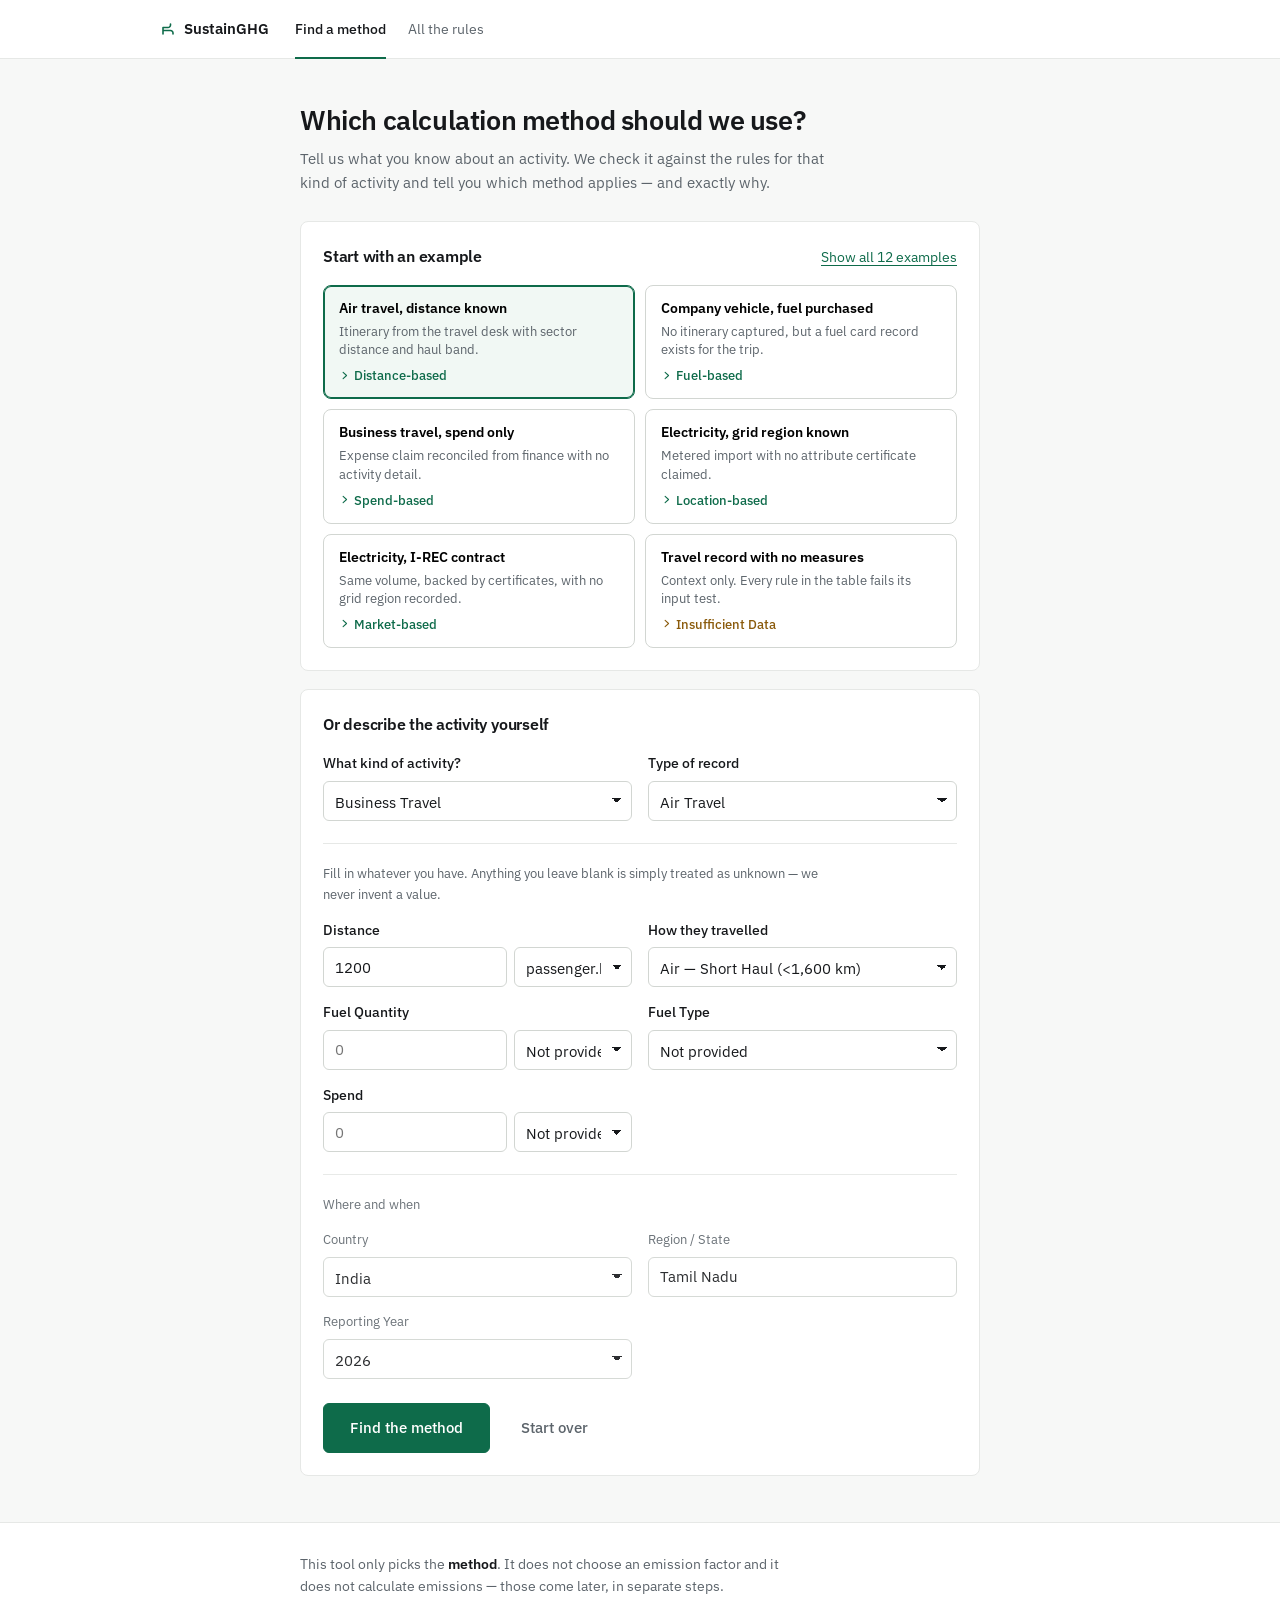
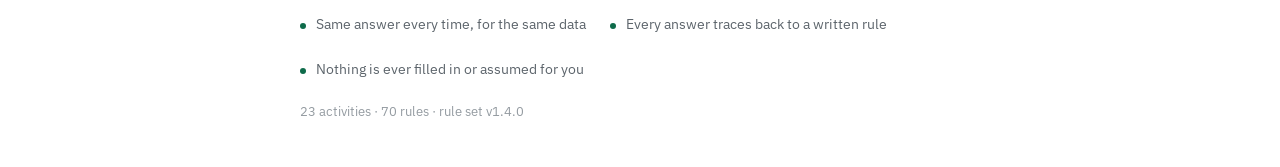
==== index.html @ 25ce3093 "Add GHG methodology prediction engine prototype Predicts which GHG calculation method applies to an " ====
<!doctype html>
<html lang="en">
<head>
<meta charset="utf-8">
<meta name="viewport" content="width=device-width, initial-scale=1">
<title>Methodology Prediction Engine</title>
<meta name="description" content="SustainGHG: tells you which GHG calculation method applies to an activity record, and why.">
<link rel="preconnect" href="https://fonts.googleapis.com">
<link rel="preconnect" href="https://fonts.gstatic.com" crossorigin>
<link rel="stylesheet" href="https://fonts.googleapis.com/css2?family=IBM+Plex+Sans:wght@400;500;600&display=swap">
<link rel="stylesheet" href="assets/styles.css">
</head>
<body>

<header class="topbar">
  <div class="topbar-inner">
    <span class="brand">
      <span class="brand-mark" data-ico="leaf" data-size="16"></span>
      <span class="brand-name">SustainGHG</span>
    </span>
    <nav class="tabs" role="tablist" aria-label="Views">
      <button class="tab" type="button" role="tab" data-tab="find" aria-selected="true">Find a method</button>
      <button class="tab" type="button" role="tab" data-tab="library" aria-selected="false">All the rules</button>
    </nav>
  </div>
</header>

<main>

<div id="findView">
  <div class="page">

    <section class="intro">
      <h1>Which calculation method should we use?</h1>
      <p>Tell us what you know about an activity. We check it against the rules for that
         kind of activity and tell you which method applies — and exactly why.</p>
    </section>

    <section class="card" id="examplesCard">
      <div class="card-head">
        <h2>Start with an example</h2>
        <button class="link" type="button" id="moreExamples">Show all examples</button>
      </div>
      <div class="examples" id="scenarioGrid"></div>
    </section>

    <section class="card" id="inputCard">
      <div class="card-head"><h2>Or describe the activity yourself</h2></div>
      <div id="formBody"></div>

      <div class="stale" id="staleNote" hidden>
        <span data-ico="info" data-size="15"></span>
        <span>You changed something, so the previous answer no longer applies. Run it again.</span>
      </div>

      <div class="actions">
        <button class="btn btn-primary" type="button" id="predictBtn">Find the method</button>
        <button class="btn btn-quiet" type="button" id="resetBtn">Start over</button>
      </div>
    </section>

    <div id="output"></div>

  </div>
</div>

<div id="libraryView" hidden></div>

</main>

<footer class="pagefoot">
  <div class="page">
    <p class="foot-lead">This tool only picks the <b>method</b>. It does not choose an emission
       factor and it does not calculate emissions — those come later, in separate steps.</p>
    <ul class="foot-points">
      <li>Same answer every time, for the same data</li>
      <li>Every answer traces back to a written rule</li>
      <li>Nothing is ever filled in or assumed for you</li>
    </ul>
    <p class="foot-meta" id="footMeta"></p>
  </div>
</footer>

<script src="assets/decision-tables.js"></script>
<script src="assets/engine.js"></script>
<script src="assets/ui.js"></script>
</body>
</html>
---- assets/styles.css ----
/* ==========================================================================
   SustainGHG - Methodology Prediction Engine
   Plain white, one green accent, generous spacing, big touch targets.
   Light only, deliberately - every colour is painted, nothing inherited.
   ========================================================================== */

:root {
  --paper:   #FFFFFF;
  --wash:    #F7F8F7;
  --ink:     #16181B;
  --ink-2:   #5C646B;
  --ink-3:   #949BA1;
  --line:    #E6E8E6;
  --line-2:  #D2D6D2;

  --green:      #0E6B4A;
  --green-dark: #0A5439;
  --green-wash: #F1F8F4;
  --green-line: #BEDCCC;

  --amber:      #8A5A0B;
  --amber-wash: #FDF8EF;
  --amber-line: #EBD9B8;

  --red:      #B3261E;
  --red-wash: #FDF4F3;
  --red-line: #EDC7C3;

  --sans: "IBM Plex Sans", -apple-system, BlinkMacSystemFont, "Segoe UI", Roboto, Helvetica, Arial, sans-serif;
  --r: 8px;
}

*, *::before, *::after { box-sizing: border-box; }
[hidden] { display: none !important; }

body {
  margin: 0;
  background: var(--wash);
  color: var(--ink);
  font-family: var(--sans);
  font-size: 15px;
  line-height: 1.6;
  -webkit-font-smoothing: antialiased;
}
h1, h2, h3 { margin: 0; font-weight: 600; letter-spacing: -.015em; text-wrap: balance; }
p, ul, ol { margin: 0; }
:focus-visible { outline: 2px solid var(--green); outline-offset: 2px; border-radius: 4px; }

.page { max-width: 720px; margin: 0 auto; padding: 0 20px; }
.page.wide { max-width: 1000px; }

/* -------------------------------------------------------------- topbar --- */

.topbar { background: var(--paper); border-bottom: 1px solid var(--line); }
.topbar-inner {
  max-width: 1000px; margin: 0 auto; padding: 0 20px;
  height: 58px; display: flex; align-items: center; gap: 26px;
}
.brand { display: flex; align-items: center; gap: 8px; font-weight: 600; }
.brand-mark { color: var(--green); display: flex; }
.brand-name { font-size: 15px; }

.tabs { display: flex; gap: 22px; }
.tab {
  appearance: none; background: none; border: 0; cursor: pointer; font: inherit;
  font-size: 14px; color: var(--ink-2); padding: 19px 0 17px;
  border-bottom: 2px solid transparent;
}
.tab:hover { color: var(--ink); }
.tab[aria-selected="true"] { color: var(--ink); font-weight: 500; border-bottom-color: var(--green); }

/* --------------------------------------------------------------- intro --- */

.intro { padding: 44px 0 26px; }
.intro h1 { font-size: 27px; line-height: 1.25; }
.intro p { color: var(--ink-2); margin-top: 10px; max-width: 60ch; }
.intro .stats { margin-top: 14px; font-size: 14px; color: var(--ink-2); }
.intro .stats b { color: var(--ink); }

/* ---------------------------------------------------------------- card --- */

.card {
  background: var(--paper); border: 1px solid var(--line);
  border-radius: var(--r); padding: 22px; margin-bottom: 18px;
}
.card-head { display: flex; align-items: baseline; gap: 14px; margin-bottom: 16px; }
.card-head h2 { font-size: 16px; }
.link {
  appearance: none; background: none; border: 0; cursor: pointer; font: inherit;
  font-size: 13.5px; color: var(--green); margin-left: auto; padding: 0;
  text-decoration: underline; text-underline-offset: 3px;
}
.link:hover { color: var(--green-dark); }

/* ------------------------------------------------------------ examples --- */

.examples { display: grid; grid-template-columns: repeat(auto-fill, minmax(210px, 1fr)); gap: 10px; }
.example {
  appearance: none; font: inherit; text-align: left; cursor: pointer;
  background: var(--paper); border: 1px solid var(--line-2); border-radius: var(--r);
  padding: 13px 15px; display: flex; flex-direction: column; gap: 4px;
  transition: border-color .14s, background .14s;
}
.example:hover { border-color: var(--green); background: var(--green-wash); }
.example[aria-pressed="true"] { border-color: var(--green); background: var(--green-wash); box-shadow: inset 0 0 0 1px var(--green); }
.example-name { font-size: 14px; font-weight: 600; line-height: 1.35; }
.example-desc { font-size: 12.5px; color: var(--ink-2); line-height: 1.45; }
.example-out {
  font-size: 12.5px; color: var(--green); display: inline-flex; align-items: center;
  gap: 4px; margin-top: 3px; font-weight: 500;
}
.example-out.warn { color: var(--amber); }

/* ---------------------------------------------------------------- form --- */

.form-grid { display: grid; grid-template-columns: repeat(auto-fill, minmax(215px, 1fr)); gap: 15px 16px; }
.field { display: flex; flex-direction: column; gap: 6px; min-width: 0; }
.field-label { font-size: 13.5px; font-weight: 500; color: var(--ink); }
.field-sm .field-label { font-size: 13px; font-weight: 400; color: var(--ink-2); }

.field-block { margin-top: 22px; padding-top: 20px; border-top: 1px solid var(--line); }
.field-block.quiet { opacity: .9; }
.block-hint { font-size: 13px; color: var(--ink-2); margin-bottom: 14px; max-width: 62ch; }

input[type="text"], input[type="number"], input[type="search"], select {
  font: inherit; font-size: 14.5px; color: var(--ink);
  background: var(--paper); border: 1px solid var(--line-2);
  border-radius: 6px; padding: 9px 11px; width: 100%; height: 40px;
  transition: border-color .14s, box-shadow .14s;
}
input:hover, select:hover { border-color: var(--ink-3); }
input:focus, select:focus { outline: none; border-color: var(--green); box-shadow: 0 0 0 3px var(--green-wash); }
select {
  appearance: none; padding-right: 30px; cursor: pointer;
  background-image: linear-gradient(45deg, transparent 50%, currentColor 50%), linear-gradient(135deg, currentColor 50%, transparent 50%);
  background-position: right 14px center, right 9px center;
  background-size: 5px 5px, 5px 5px; background-repeat: no-repeat;
}
.pair { display: grid; grid-template-columns: 1fr 118px; gap: 7px; }

.actions { display: flex; align-items: center; gap: 12px; margin-top: 24px; flex-wrap: wrap; }

.btn {
  appearance: none; font: inherit; cursor: pointer;
  display: inline-flex; align-items: center; justify-content: center; gap: 7px;
  padding: 11px 18px; border-radius: 6px; font-size: 14.5px; font-weight: 500;
  border: 1px solid var(--line-2); background: var(--paper); color: var(--ink);
  transition: border-color .14s, background .14s;
}
.btn:hover { border-color: var(--ink-3); }
.btn-primary { background: var(--green); border-color: var(--green); color: #fff; padding: 12px 26px; font-size: 15px; }
.btn-primary:hover { background: var(--green-dark); border-color: var(--green-dark); }
.btn-quiet { border-color: transparent; color: var(--ink-2); background: none; }
.btn-quiet:hover { color: var(--ink); border-color: var(--line-2); }
.btn-sm { padding: 7px 12px; font-size: 13px; }

.stale {
  display: flex; gap: 9px; align-items: flex-start; margin-top: 20px;
  background: var(--amber-wash); border: 1px solid var(--amber-line);
  border-radius: 6px; padding: 11px 13px; font-size: 13.5px; color: var(--ink-2);
}
.stale > span:first-child { color: var(--amber); display: flex; padding-top: 2px; }

/* ------------------------------------------------------------ progress --- */

.progress {
  background: var(--paper); border: 1px solid var(--line); border-radius: var(--r);
  padding: 18px 22px; margin-bottom: 18px;
}
.prog-row { display: flex; align-items: center; gap: 11px; padding: 6px 0; font-size: 14.5px; color: var(--ink-2); }
.prog-ico { display: flex; width: 16px; justify-content: center; color: var(--ink-3); }
.prog-row.good { color: var(--ink); }
.prog-row.good .prog-ico { color: var(--green); }
.prog-row.bad { color: var(--red); }
.prog-row.bad .prog-ico { color: var(--red); }
.spinner {
  width: 12px; height: 12px; border-radius: 50%;
  border: 2px solid var(--line-2); border-top-color: var(--ink-3); animation: spin .7s linear infinite;
}
@keyframes spin { to { transform: rotate(360deg); } }

/* -------------------------------------------------------------- answer --- */

.answer {
  background: var(--paper); border: 1px solid var(--green-line);
  border-radius: var(--r); padding: 30px 26px 26px; text-align: center;
  animation: pop .3s ease;
}
@keyframes pop { from { opacity: 0; transform: translateY(6px); } }
.answer.warn { border-color: var(--amber-line); }
.answer.bad  { border-color: var(--red-line); }

.answer-mark {
  width: 46px; height: 46px; border-radius: 50%; margin: 0 auto 16px;
  display: grid; place-items: center;
  background: var(--green-wash); color: var(--green); border: 1px solid var(--green-line);
}
.answer.warn .answer-mark { background: var(--amber-wash); color: var(--amber); border-color: var(--amber-line); }
.answer.bad  .answer-mark { background: var(--red-wash); color: var(--red); border-color: var(--red-line); }

.answer-lead { font-size: 14px; color: var(--ink-2); }
.answer-name { font-size: 30px; line-height: 1.15; margin-top: 4px; color: var(--green); }
.answer-name.small { font-size: 22px; color: var(--ink); }
.answer.bad .answer-name { color: var(--red); }
.answer-why {
  font-size: 15px; color: var(--ink-2); line-height: 1.65;
  max-width: 54ch; margin: 14px auto 0;
}
.answer-why b { color: var(--ink); font-weight: 600; }

.answer-facts {
  display: flex; justify-content: center; flex-wrap: wrap; gap: 0;
  margin-top: 24px; border: 1px solid var(--line); border-radius: 6px; overflow: hidden;
}
.fact { flex: 1 1 150px; padding: 12px 14px; border-right: 1px solid var(--line); }
.fact:last-child { border-right: 0; }
.fact-k { display: block; font-size: 12px; color: var(--ink-3); }
.fact-v { display: block; font-size: 14.5px; font-weight: 600; margin-top: 2px; }

.answer-tier {
  margin-top: 14px; font-size: 13.5px; color: var(--ink-2);
  display: inline-flex; align-items: center; gap: 6px;
}
.answer-tier svg { color: var(--ink-3); flex: none; }
.answer-actions { display: flex; justify-content: center; gap: 10px; margin-top: 26px; flex-wrap: wrap; }

.fixlist, .optionlist { list-style: none; padding: 0; margin: 20px auto 0; max-width: 46ch; text-align: left; }
.fixlist li {
  font-size: 14px; color: var(--ink-2); background: var(--red-wash);
  border: 1px solid var(--red-line); border-radius: 6px; padding: 10px 13px; margin-bottom: 8px;
}
.optionlist li { margin-bottom: 8px; }
.optbtn {
  appearance: none; font: inherit; cursor: pointer; width: 100%; text-align: left;
  display: flex; align-items: center; gap: 10px;
  background: var(--paper); border: 1px solid var(--line-2); border-radius: 6px; padding: 12px 14px;
  transition: border-color .14s, background .14s;
}
.optbtn:hover { border-color: var(--green); background: var(--green-wash); }
.opt-need { font-size: 14px; font-weight: 600; }
.opt-arrow { color: var(--ink-3); display: flex; }
.opt-meth { font-size: 13.5px; color: var(--ink-2); margin-left: auto; }

/* ------------------------------------------------------------- details --- */

.details { background: var(--paper); border: 1px solid var(--line); border-radius: var(--r); margin-top: 14px; }
.details > summary {
  list-style: none; cursor: pointer; padding: 15px 22px;
  display: flex; align-items: center; gap: 10px; font-size: 14.5px; font-weight: 500;
}
.details > summary::-webkit-details-marker { display: none; }
.details > summary:hover { color: var(--green); }
.sum-caret { margin-left: auto; color: var(--ink-3); display: flex; transition: transform .18s; }
.details[open] .sum-caret { transform: rotate(180deg); }
.details-body { padding: 4px 22px 24px; border-top: 1px solid var(--line); }

.det-block { padding-top: 22px; }
.det-block h3 { font-size: 14.5px; margin-bottom: 8px; }
.det-note { font-size: 13.5px; color: var(--ink-2); margin-bottom: 12px; max-width: 62ch; }
.det-note svg { color: var(--ink-3); vertical-align: -2px; }

.checklist { list-style: none; padding: 0; }
.checklist li {
  display: flex; align-items: center; gap: 9px; padding: 7px 0;
  border-bottom: 1px solid var(--line); font-size: 14px;
}
.checklist li:last-child { border-bottom: 0; }
.checklist li svg { color: var(--green); flex: none; }
.checklist li.warn svg { color: var(--amber); }
.checklist li.fail svg { color: var(--red); }
.checklist li em { margin-left: auto; font-style: normal; font-size: 12.5px; color: var(--ink-3); }

.rulelist { list-style: none; padding: 0; }
.rulelist li {
  display: flex; align-items: flex-start; gap: 10px; padding: 11px 12px;
  border: 1px solid var(--line); border-radius: 6px; margin-bottom: 7px; font-size: 14px;
}
.rulelist li.hit { border-color: var(--green-line); background: var(--green-wash); }
.rulelist .rl-ico { display: flex; padding-top: 3px; color: var(--ink-3); }
.rulelist li.hit .rl-ico { color: var(--green); }
.rulelist li.miss .rl-ico { color: var(--red); }
.rulelist li.lower .rl-ico { color: var(--amber); }
.rl-main { display: flex; flex-direction: column; min-width: 0; }
.rl-why { font-size: 13px; color: var(--ink-2); }
.rl-verdict { margin-left: auto; font-size: 12.5px; color: var(--ink-2); white-space: nowrap; padding-top: 2px; }
.rulelist li.hit .rl-verdict { color: var(--green); font-weight: 600; }

.trace { margin: 0; padding-left: 20px; }
.trace li { font-size: 13.5px; padding: 4px 0; color: var(--ink-2); }
.trace li .tr-t { color: var(--ink); }
.trace li .tr-v { display: block; color: var(--ink-2); }
.trace li.ok::marker { color: var(--green); }
.trace li.no::marker { color: var(--red); }

.det-foot {
  display: flex; align-items: center; gap: 14px; flex-wrap: wrap;
  margin-top: 24px; padding-top: 16px; border-top: 1px solid var(--line);
}
.det-meta { font-size: 12.5px; color: var(--ink-3); }
.det-foot .btn { margin-left: auto; }

/* --------------------------------------------------------------- table --- */

.table-wrap { overflow-x: auto; border: 1px solid var(--line); border-radius: 6px; }
table.dt { width: 100%; border-collapse: collapse; font-size: 13.5px; min-width: 540px; }
table.dt th {
  text-align: left; font-size: 12px; font-weight: 500; color: var(--ink-3);
  padding: 10px 14px; border-bottom: 1px solid var(--line); background: var(--wash); white-space: nowrap;
}
table.dt td { padding: 11px 14px; border-bottom: 1px solid var(--line); vertical-align: top; }
table.dt tr:last-child td { border-bottom: 0; }
table.dt tr.is-hit { background: var(--green-wash); }
table.dt tr.is-dim td { color: var(--ink-3); }
.c-pri { width: 56px; color: var(--ink-3); }
.c-meth { width: 180px; }
.c-res { width: 128px; }
.needs { display: flex; flex-wrap: wrap; gap: 5px; align-items: center; }
.need { font-size: 13px; color: var(--ink-2); }
.need.ok { color: var(--green); font-weight: 600; }
.need.miss { color: var(--red); }
.need-plus { color: var(--ink-3); font-size: 12px; }
.rule-note { font-size: 12.5px; color: var(--ink-3); margin-top: 5px; max-width: 54ch; }
.res { font-size: 12.5px; color: var(--ink-3); }
.res.ok { color: var(--green); font-weight: 600; }
.res.low { color: var(--amber); }
.res.no { color: var(--red); }

/* ------------------------------------------------------------- library --- */

.lib-bar { display: flex; gap: 12px; align-items: center; margin-bottom: 22px; flex-wrap: wrap; }
.lib-bar input { max-width: 340px; }
.filters { display: flex; gap: 6px; flex-wrap: wrap; }
.filter {
  appearance: none; font: inherit; font-size: 13.5px; cursor: pointer;
  padding: 8px 14px; border-radius: 999px; border: 1px solid var(--line-2);
  background: var(--paper); color: var(--ink-2);
}
.filter:hover { border-color: var(--ink-3); color: var(--ink); }
.filter[aria-pressed="true"] { background: var(--green); border-color: var(--green); color: #fff; }

.cat { background: var(--paper); border: 1px solid var(--line); border-radius: var(--r); padding: 20px; margin-bottom: 16px; }
.cat-head { display: flex; align-items: baseline; gap: 14px; margin-bottom: 14px; flex-wrap: wrap; }
.cat-head h2 { font-size: 16px; }
.cat-meta { font-size: 13px; color: var(--ink-3); margin-left: auto; }
.empty { color: var(--ink-2); padding: 30px 0; }

/* -------------------------------------------------------------- footer --- */

.pagefoot { border-top: 1px solid var(--line); margin-top: 46px; padding: 30px 0 46px; background: var(--paper); }
.foot-lead { font-size: 14px; color: var(--ink-2); max-width: 62ch; }
.foot-lead b { color: var(--ink); font-weight: 600; }
.foot-points { list-style: none; padding: 0; display: flex; gap: 24px; flex-wrap: wrap; margin-top: 16px; }
.foot-points li { font-size: 13.5px; color: var(--ink-2); position: relative; padding-left: 16px; }
.foot-points li::before {
  content: ""; position: absolute; left: 0; top: 9px;
  width: 6px; height: 6px; border-radius: 50%; background: var(--green);
}
.foot-meta { font-size: 12.5px; color: var(--ink-3); margin-top: 20px; }

/* ---------------------------------------------------------- responsive --- */

@media (max-width: 640px) {
  .intro { padding: 30px 0 20px; }
  .intro h1 { font-size: 23px; }
  .card { padding: 18px; }
  .answer { padding: 26px 18px 22px; }
  .answer-name { font-size: 25px; }
  .details-body, .details > summary { padding-left: 16px; padding-right: 16px; }
  .examples { grid-template-columns: 1fr; }
  .rl-verdict { display: none; }
  .topbar-inner { gap: 16px; }
}

@media (prefers-reduced-motion: reduce) {
  *, *::before, *::after {
    animation-duration: .001ms !important; animation-iteration-count: 1 !important;
    transition-duration: .001ms !important; scroll-behavior: auto !important;
  }
}
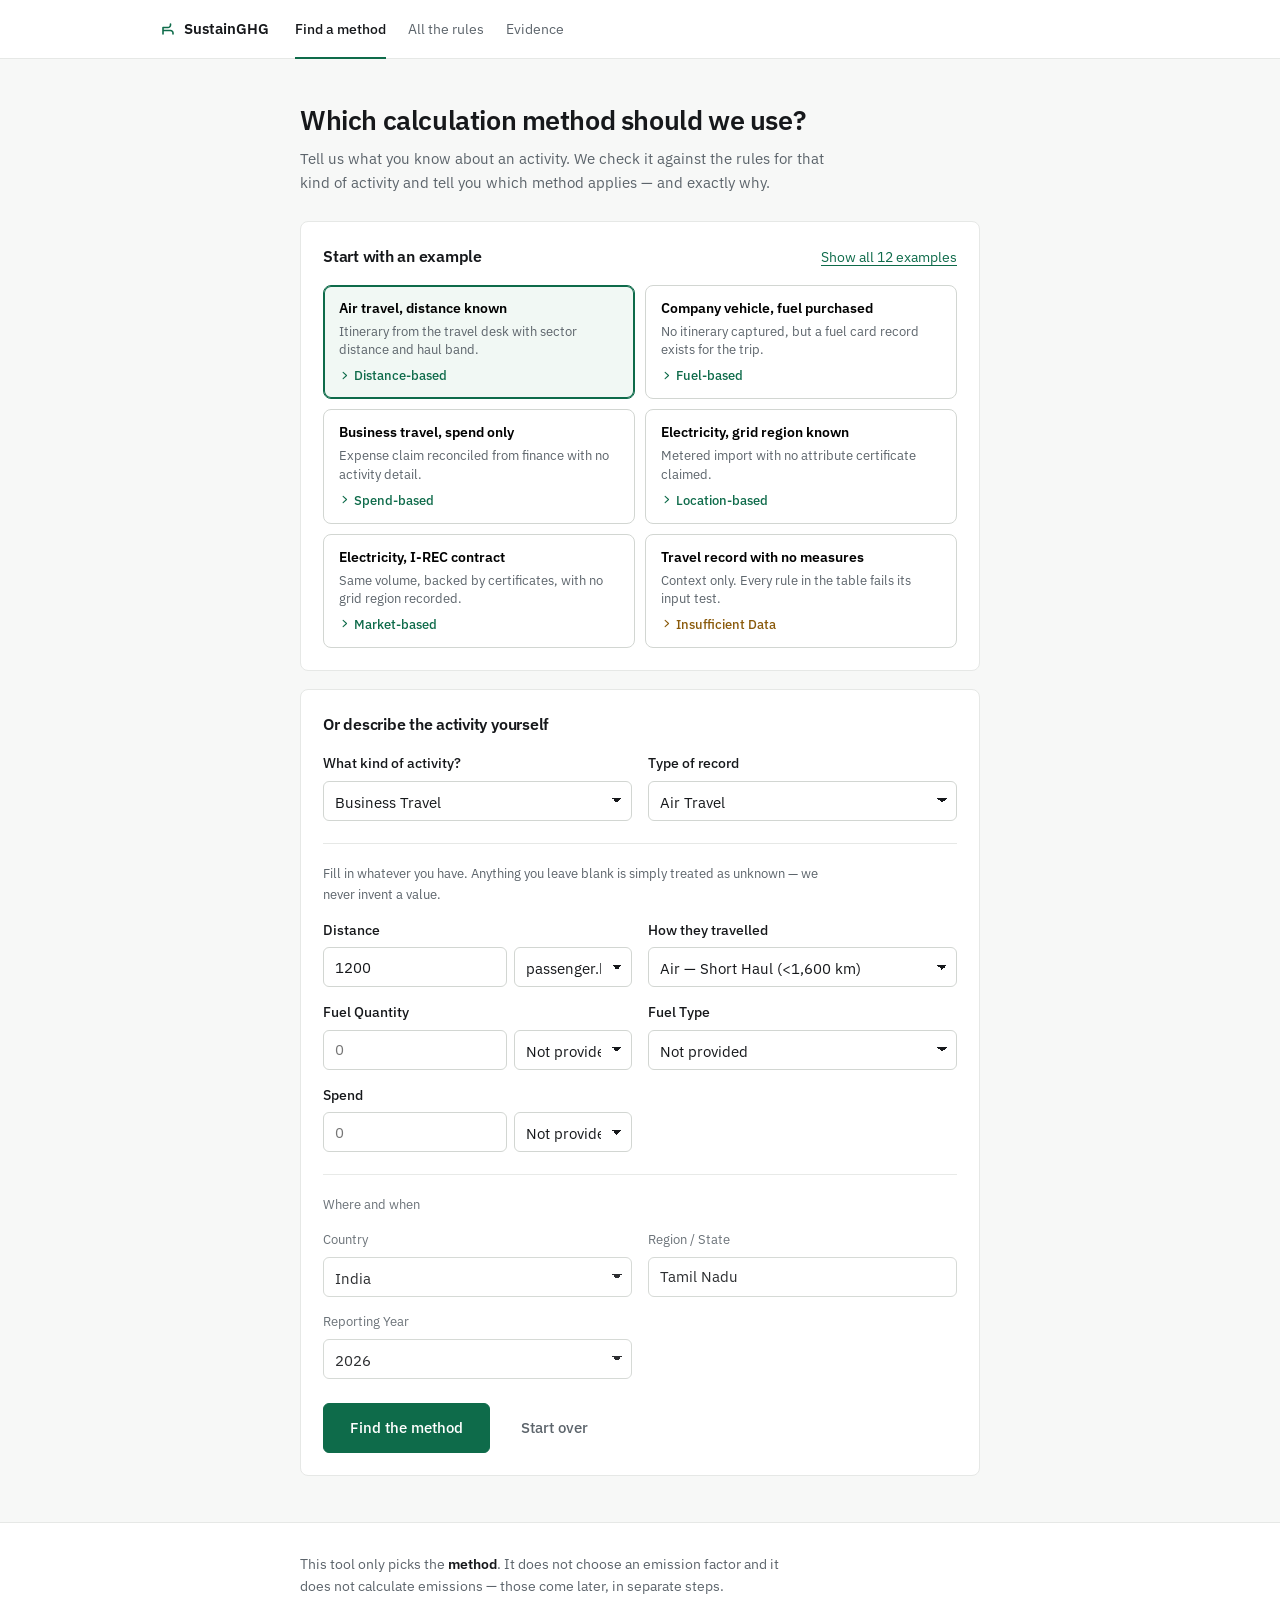
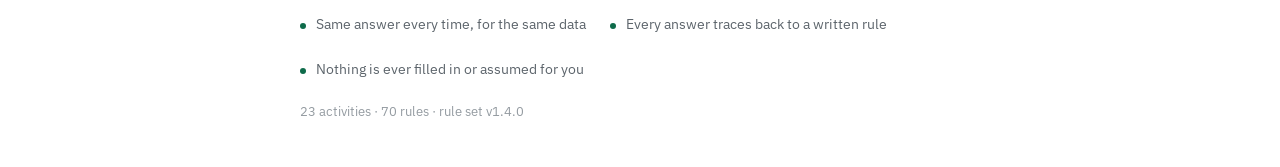
==== commit ade7beb3: "Put the methodology evidence live on the hosted page Adds an Evidence tab that searches the real cor" ====
--- a/index.html
+++ b/index.html
@@ -21,6 +21,7 @@
     <nav class="tabs" role="tablist" aria-label="Views">
       <button class="tab" type="button" role="tab" data-tab="find" aria-selected="true">Find a method</button>
       <button class="tab" type="button" role="tab" data-tab="library" aria-selected="false">All the rules</button>
+      <button class="tab" type="button" role="tab" data-tab="evidence" aria-selected="false">Evidence</button>
     </nav>
   </div>
 </header>
@@ -66,6 +67,8 @@
 
 <div id="libraryView" hidden></div>
 
+<div id="evidenceView" hidden></div>
+
 </main>
 
 <footer class="pagefoot">
@@ -82,7 +85,12 @@
 </footer>
 
 <script src="assets/decision-tables.js"></script>
+
 <script src="assets/engine.js"></script>
+
+<script src="assets/evidence.js"></script>
+
 <script src="assets/ui.js"></script>
+
 </body>
 </html>
--- a/assets/styles.css
+++ b/assets/styles.css
@@ -377,3 +377,51 @@
     transition-duration: .001ms !important; scroll-behavior: auto !important;
   }
 }
+
+/* ----------------------------------------------------- rule provenance --- */
+
+.c-src { width: 190px; }
+.src { font-size: 12px; cursor: help; border-bottom: 1px dotted var(--line-2); }
+.src.ok { color: var(--ink-2); }
+.src.todo { color: var(--amber); }
+.src-note { font-size: 12.5px; color: var(--ink-3); margin-top: 12px; max-width: 66ch; }
+.src-note code { font-size: 12px; color: var(--ink-2); }
+
+/* ------------------------------------------------------------- evidence --- */
+
+.ev-bar { display: flex; gap: 10px; align-items: center; flex-wrap: wrap; }
+.ev-bar input { flex: 1 1 320px; height: 44px; font-size: 15px; }
+.ev-examples { display: flex; gap: 8px; flex-wrap: wrap; align-items: center; margin-top: 14px; }
+.ev-examples > span { font-size: 13px; color: var(--ink-3); }
+.ev-eg {
+  appearance: none; font: inherit; font-size: 12.5px; cursor: pointer;
+  padding: 5px 11px; border-radius: 999px; border: 1px solid var(--line-2);
+  background: var(--paper); color: var(--ink-2);
+}
+.ev-eg:hover { border-color: var(--green); color: var(--green); background: var(--green-wash); }
+
+.ev-results { display: flex; flex-direction: column; gap: 12px; margin-bottom: 18px; }
+.ev-hit {
+  background: var(--paper); border: 1px solid var(--line);
+  border-left: 3px solid var(--green); border-radius: var(--r); padding: 16px 18px;
+}
+.ev-cite { display: flex; flex-direction: column; gap: 2px; }
+.ev-cite b { font-size: 14.5px; }
+.ev-cite span { font-size: 12.5px; color: var(--ink-3); }
+.ev-warn {
+  margin-top: 8px; font-size: 12.5px; font-weight: 500; color: var(--red);
+  background: var(--red-wash); border: 1px solid var(--red-line);
+  border-radius: 5px; padding: 5px 9px; display: inline-block;
+}
+.ev-warn.amber { color: var(--amber); background: var(--amber-wash); border-color: var(--amber-line); }
+.ev-sec { margin-top: 9px; font-size: 12.5px; color: var(--ink-2); }
+.ev-text { margin-top: 10px; font-size: 14px; line-height: 1.65; color: var(--ink-2); }
+.ev-text mark { background: var(--green-wash); color: var(--ink); padding: 0 2px; border-radius: 2px; }
+
+.ev-pub { margin-bottom: 18px; }
+.ev-pub:last-child { margin-bottom: 0; }
+.ev-pub h3 { font-size: 13px; color: var(--ink-3); font-weight: 500; margin-bottom: 8px; }
+.ev-pub ul { list-style: none; padding: 0; display: flex; flex-direction: column; gap: 6px; }
+.ev-pub li { font-size: 13.5px; display: flex; gap: 10px; flex-wrap: wrap; align-items: baseline; }
+.ev-pub li b { font-weight: 500; }
+.ev-pub li span { font-size: 12.5px; color: var(--ink-3); }
